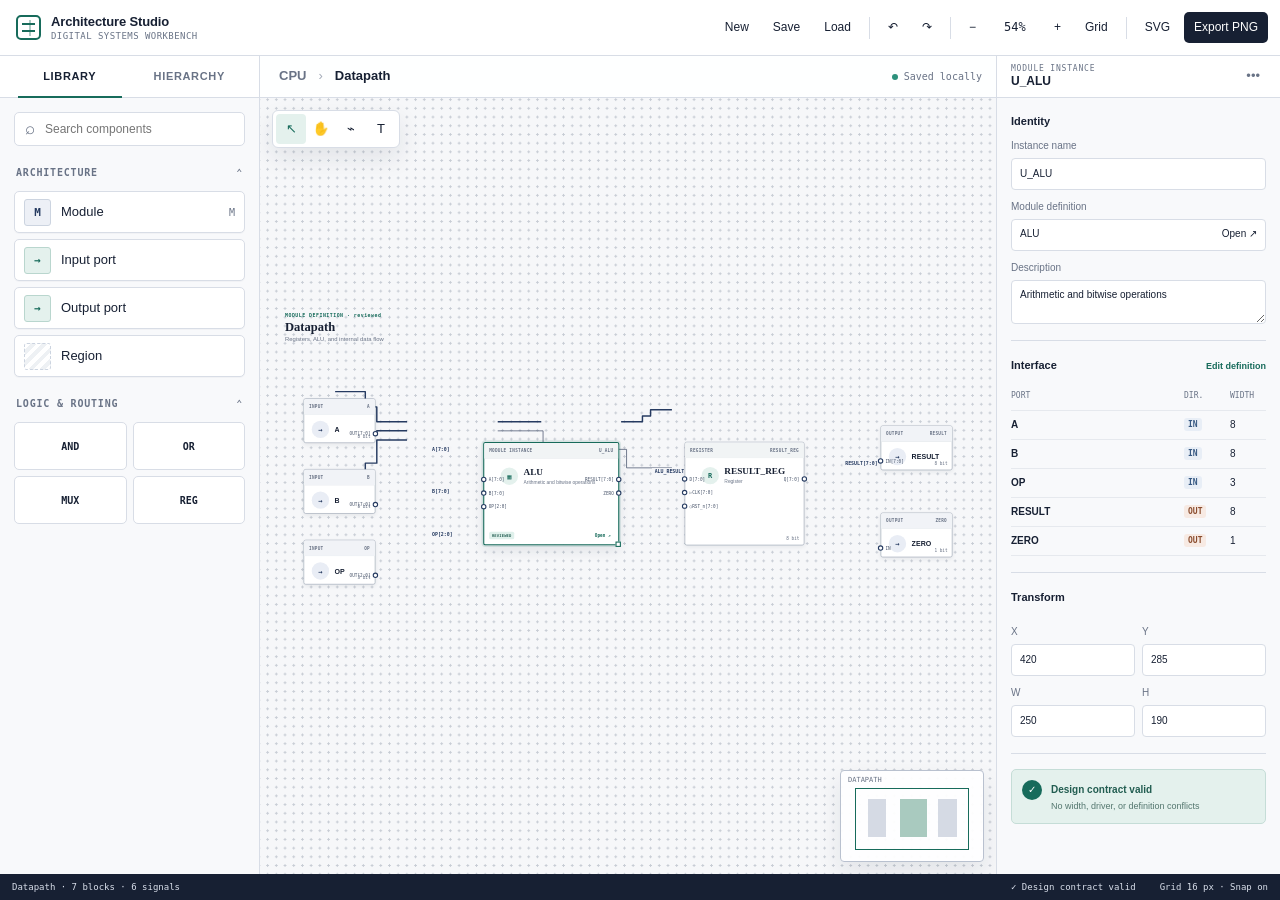
==== architecture-studio/index.html @ 3205eed3 "Add hierarchical digital architecture studio" ====
<!doctype html>
<html lang="en">
<head>
  <meta charset="utf-8">
  <meta name="viewport" content="width=device-width, initial-scale=1">
  <meta name="description" content="A local-first workbench for hierarchical digital system architecture diagrams.">
  <title>Architecture Studio · Visual Learning</title>
  <link rel="stylesheet" href="./style.css">
  <script src="./app.js" defer></script>
</head>
<body>
  <div class="app-shell">
    <header class="topbar">
      <a class="brand" href="../" aria-label="Back to Visual Learning">
        <span class="brand-mark" aria-hidden="true"></span>
        <span><strong>Architecture Studio</strong><small>Digital systems workbench</small></span>
      </a>
      <nav class="toolbar" aria-label="Project tools">
        <button type="button" data-action="new">New</button>
        <button type="button" data-action="save">Save</button>
        <button type="button" data-action="load">Load</button>
        <span class="toolbar-divider" aria-hidden="true"></span>
        <button type="button" data-action="undo" aria-label="Undo">↶</button>
        <button type="button" data-action="redo" aria-label="Redo">↷</button>
        <span class="toolbar-divider" aria-hidden="true"></span>
        <button type="button" data-action="zoom-out" aria-label="Zoom out">−</button>
        <button class="zoom-readout" type="button" data-action="fit">100%</button>
        <button type="button" data-action="zoom-in" aria-label="Zoom in">+</button>
        <button type="button" data-action="grid" aria-pressed="true">Grid</button>
        <span class="toolbar-divider" aria-hidden="true"></span>
        <button type="button" data-action="export-svg">SVG</button>
        <button class="primary-button" type="button" data-action="export-png">Export PNG</button>
      </nav>
    </header>

    <aside class="left-panel panel">
      <div class="panel-tabs" role="tablist" aria-label="Left panel">
        <button class="panel-tab is-active" role="tab" aria-selected="true" data-left-tab="library">Library</button>
        <button class="panel-tab" role="tab" aria-selected="false" data-left-tab="hierarchy">Hierarchy</button>
      </div>
      <div class="left-content">
        <label class="search-field">
          <span aria-hidden="true">⌕</span>
          <input type="search" placeholder="Search components" aria-label="Search components">
        </label>
        <div class="library-group">
          <button class="group-heading" type="button" aria-expanded="true"><span>Architecture</span><span>⌃</span></button>
          <div class="component-list">
            <button class="component-card" type="button" draggable="true" data-kind="module"><span class="component-icon module-icon">M</span><span>Module</span><kbd>M</kbd></button>
            <button class="component-card" type="button" draggable="true" data-kind="input"><span class="component-icon port-icon">→</span><span>Input port</span></button>
            <button class="component-card" type="button" draggable="true" data-kind="output"><span class="component-icon port-icon">→</span><span>Output port</span></button>
            <button class="component-card" type="button" draggable="true" data-kind="boundary"><span class="component-icon region-icon"></span><span>Region</span></button>
          </div>
        </div>
        <div class="library-group">
          <button class="group-heading" type="button" aria-expanded="true"><span>Logic & routing</span><span>⌃</span></button>
          <div class="component-grid">
            <button class="compact-component" type="button" draggable="true" data-kind="and"><span>AND</span></button>
            <button class="compact-component" type="button" draggable="true" data-kind="or"><span>OR</span></button>
            <button class="compact-component" type="button" draggable="true" data-kind="mux"><span>MUX</span></button>
            <button class="compact-component" type="button" draggable="true" data-kind="register"><span>REG</span></button>
          </div>
        </div>
      </div>
    </aside>

    <main class="workspace">
      <div class="document-bar">
        <nav class="breadcrumbs" aria-label="Module path">
          <button type="button">CPU</button><span>›</span><button type="button">Datapath</button>
        </nav>
        <div class="document-status"><span class="saved-dot" aria-hidden="true"></span>Saved locally</div>
      </div>
      <section class="canvas" aria-label="Digital architecture canvas" tabindex="0">
        <div class="canvas-stage">
          <svg class="wire-layer" aria-hidden="true" viewBox="0 0 1200 760" preserveAspectRatio="none">
            <path class="wire bus" d="M 350 250 H 405 V 300 H 480"></path>
            <path class="wire bus" d="M 700 300 H 785 V 250 H 850"></path>
            <path class="wire" d="M 700 335 H 850"></path>
            <circle class="junction" cx="785" cy="300" r="4"></circle>
          </svg>
          <div class="canvas-label"><span>MODULE DEFINITION</span><strong>Datapath</strong><small>Top-level data flow</small></div>
          <article class="diagram-node io-node" style="--x:170px;--y:205px;--w:180px" data-node-id="inputs">
            <header><span>INPUT PORTS</span></header>
            <div class="io-row"><span>A</span><small>[7:0]</small><i class="port output-port"></i></div>
            <div class="io-row"><span>B</span><small>[7:0]</small><i class="port output-port"></i></div>
            <div class="io-row"><span>OP</span><small>[2:0]</small><i class="port output-port"></i></div>
          </article>
          <article class="diagram-node module-node is-selected" style="--x:480px;--y:235px;--w:220px" data-node-id="alu" tabindex="0">
            <div class="module-kind"><span>MODULE</span><span class="instance-name">U_ALU</span></div>
            <div class="module-title"><span class="module-glyph">∑</span><div><strong>ALU</strong><small>Arithmetic Logic Unit</small></div></div>
            <div class="node-port left" style="--port-y:66px"><i></i><span>A[7:0]</span></div>
            <div class="node-port left" style="--port-y:92px"><i></i><span>B[7:0]</span></div>
            <div class="node-port left" style="--port-y:118px"><i></i><span>OP[2:0]</span></div>
            <div class="node-port right" style="--port-y:66px"><span>RESULT[7:0]</span><i></i></div>
            <div class="node-port right" style="--port-y:100px"><span>ZERO</span><i></i></div>
            <button class="open-module" type="button" aria-label="Open ALU module">Open module ↗</button>
          </article>
          <article class="diagram-node io-node" style="--x:850px;--y:220px;--w:180px" data-node-id="outputs">
            <header><span>OUTPUT PORTS</span></header>
            <div class="io-row output-row"><i class="port input-port"></i><span>RESULT</span><small>[7:0]</small></div>
            <div class="io-row output-row"><i class="port input-port"></i><span>ZERO</span><small>1 bit</small></div>
          </article>
          <span class="signal-label bus-label" style="left:718px;top:279px">ALU_RESULT[7:0]</span>
          <span class="signal-label" style="left:742px;top:316px">ZERO</span>
          <div class="selection-handle nw"></div><div class="selection-handle ne"></div><div class="selection-handle sw"></div><div class="selection-handle se"></div>
        </div>
        <div class="canvas-tools" aria-label="Canvas tools">
          <button type="button" class="is-active" aria-label="Select tool">↖</button>
          <button type="button" aria-label="Pan tool">✋</button>
          <button type="button" aria-label="Wire tool">⌁</button>
          <button type="button" aria-label="Add text">T</button>
        </div>
        <div class="minimap" aria-label="Canvas minimap"><div class="minimap-viewport"></div><span>DATAPATH</span></div>
      </section>
    </main>

    <aside class="right-panel panel">
      <div class="inspector-heading"><div><span>INSTANCE</span><strong>U_ALU</strong></div><button type="button" aria-label="More properties">•••</button></div>
      <div class="inspector-content">
        <section class="property-section">
          <h2>Identity</h2>
          <label><span>Instance name</span><input value="U_ALU"></label>
          <label><span>Module definition</span><button class="select-control" type="button">ALU <span>⌄</span></button></label>
          <label><span>Description</span><textarea rows="2">Arithmetic and bitwise operations</textarea></label>
        </section>
        <section class="property-section">
          <div class="section-title"><h2>Interface</h2><button type="button">Edit definition</button></div>
          <div class="port-table-head"><span>Port</span><span>Dir.</span><span>Width</span></div>
          <div class="port-table-row"><strong>A</strong><span class="direction in">IN</span><span>8</span></div>
          <div class="port-table-row"><strong>B</strong><span class="direction in">IN</span><span>8</span></div>
          <div class="port-table-row"><strong>OP</strong><span class="direction in">IN</span><span>3</span></div>
          <div class="port-table-row"><strong>RESULT</strong><span class="direction out">OUT</span><span>8</span></div>
          <div class="port-table-row"><strong>ZERO</strong><span class="direction out">OUT</span><span>1</span></div>
        </section>
        <section class="property-section">
          <h2>Transform</h2>
          <div class="field-pair"><label><span>X</span><input value="480"></label><label><span>Y</span><input value="235"></label></div>
          <div class="field-pair"><label><span>W</span><input value="220"></label><label><span>H</span><input value="156"></label></div>
        </section>
        <section class="validation-card"><span class="validation-icon">✓</span><div><strong>Interface valid</strong><p>5 ports connected · no width conflicts</p></div></section>
      </div>
    </aside>

    <footer class="statusbar">
      <span>Datapath · 3 blocks · 2 signals</span>
      <span><kbd>⌘</kbd> + drag to pan</span>
      <span>Grid 16 px · Snap on</span>
    </footer>
  </div>
  <input id="project-file" type="file" accept="application/json,.json" hidden>
</body>
</html>
---- architecture-studio/style.css ----
:root {
  color-scheme: light;
  --ink: #172033;
  --muted: #697386;
  --line: #d8dde6;
  --line-strong: #b9c1cf;
  --panel: #f8f9fb;
  --paper: #fff;
  --canvas: #f6f7f9;
  --accent: #176b5b;
  --accent-soft: #e4f1ed;
  --navy: #263b61;
  --orange: #d36b36;
  --shadow: 0 10px 24px rgba(23, 32, 51, .09);
  --mono: "SFMono-Regular", "Cascadia Mono", Menlo, monospace;
  --sans: Inter, ui-sans-serif, -apple-system, BlinkMacSystemFont, "Segoe UI", sans-serif;
}

* { box-sizing: border-box; }
html, body { width: 100%; min-width: 1080px; height: 100%; margin: 0; overflow: hidden; }
body { color: var(--ink); background: var(--canvas); font: 13px/1.4 var(--sans); }
button, input, textarea { font: inherit; }
button { color: inherit; }
:focus-visible { outline: 2px solid #2b8f7d; outline-offset: 2px; }

.app-shell {
  display: grid;
  grid-template: 56px minmax(0, 1fr) 26px / 260px minmax(560px, 1fr) 284px;
  width: 100vw;
  height: 100vh;
}

.topbar { grid-column: 1 / -1; display: flex; align-items: center; justify-content: space-between; gap: 24px; padding: 0 12px 0 16px; background: #fff; border-bottom: 1px solid var(--line); }
.brand { display: flex; align-items: center; gap: 10px; min-width: 244px; color: var(--ink); text-decoration: none; }
.brand-mark { position: relative; width: 25px; height: 25px; border: 2px solid var(--accent); border-radius: 5px; }
.brand-mark::before, .brand-mark::after { position: absolute; content: ""; background: var(--accent); }
.brand-mark::before { width: 13px; height: 2px; top: 6px; left: 4px; box-shadow: 0 7px 0 var(--accent); }
.brand-mark::after { width: 2px; height: 16px; top: 3px; left: 11px; opacity: .35; }
.brand > span:last-child { display: grid; }
.brand strong { font-size: 13px; letter-spacing: -.01em; }
.brand small { color: var(--muted); font: 9px/1.2 var(--mono); letter-spacing: .05em; text-transform: uppercase; }
.toolbar { display: flex; align-items: center; gap: 4px; }
.toolbar button { min-height: 31px; padding: 0 9px; cursor: pointer; background: transparent; border: 1px solid transparent; border-radius: 5px; font-size: 12px; }
.toolbar button:hover { background: #f3f5f8; border-color: var(--line); }
.toolbar .zoom-readout { min-width: 50px; font-family: var(--mono); }
.toolbar .primary-button { color: #fff; background: var(--ink); }
.toolbar .primary-button:hover { background: #2b3850; border-color: #2b3850; }
.toolbar-divider { width: 1px; height: 22px; margin: 0 4px; background: var(--line); }

.panel { min-width: 0; background: var(--panel); }
.left-panel { grid-area: 2 / 1; border-right: 1px solid var(--line); }
.right-panel { grid-area: 2 / 3; border-left: 1px solid var(--line); }
.panel-tabs { display: grid; grid-template-columns: 1fr 1fr; height: 42px; padding: 0 10px; background: #fff; border-bottom: 1px solid var(--line); }
.panel-tab { position: relative; cursor: pointer; background: none; border: 0; color: var(--muted); font-size: 11px; font-weight: 700; text-transform: uppercase; letter-spacing: .06em; }
.panel-tab.is-active { color: var(--ink); }
.panel-tab.is-active::after { position: absolute; right: 8px; bottom: -1px; left: 8px; height: 2px; content: ""; background: var(--accent); }
.left-content, .inspector-content { height: calc(100% - 42px); padding: 14px; overflow: auto; }
.search-field { display: flex; align-items: center; gap: 8px; height: 34px; padding: 0 10px; background: #fff; border: 1px solid var(--line); border-radius: 5px; }
.search-field span { color: var(--muted); font-size: 17px; }
.search-field input { width: 100%; min-width: 0; background: none; border: 0; outline: 0; font-size: 12px; }
.library-group { margin-top: 16px; }
.group-heading { display: flex; width: 100%; align-items: center; justify-content: space-between; padding: 6px 2px; cursor: pointer; background: none; border: 0; color: var(--muted); font: 700 10px/1 var(--mono); letter-spacing: .08em; text-transform: uppercase; }
.component-list { display: grid; gap: 6px; margin-top: 7px; }
.component-card { display: grid; grid-template-columns: 28px 1fr auto; align-items: center; gap: 9px; min-height: 42px; padding: 6px 9px; cursor: grab; text-align: left; background: #fff; border: 1px solid var(--line); border-radius: 5px; box-shadow: 0 1px 1px rgba(23,32,51,.03); }
.component-card:hover, .compact-component:hover { border-color: #8aa89f; background: #fbfefd; }
.component-card kbd { color: var(--muted); font: 10px var(--mono); }
.component-icon { display: grid; width: 27px; height: 27px; place-items: center; color: var(--navy); background: #edf0f6; border: 1px solid #ccd4e0; border-radius: 3px; font: 700 11px var(--mono); }
.port-icon { color: var(--accent); background: var(--accent-soft); border-color: #b9d6ce; }
.region-icon { background: repeating-linear-gradient(135deg, #fff 0 4px, #eef1f4 4px 8px); border-style: dashed; }
.component-grid { display: grid; grid-template-columns: 1fr 1fr; gap: 6px; margin-top: 7px; }
.compact-component { height: 48px; cursor: grab; background: #fff; border: 1px solid var(--line); border-radius: 5px; font: 700 10px var(--mono); }

.workspace { grid-area: 2 / 2; display: grid; grid-template-rows: 42px minmax(0, 1fr); min-width: 0; min-height: 0; }
.document-bar { z-index: 3; display: flex; align-items: center; justify-content: space-between; padding: 0 14px; background: rgba(255,255,255,.95); border-bottom: 1px solid var(--line); }
.breadcrumbs { display: flex; align-items: center; gap: 7px; }
.breadcrumbs button { padding: 3px 5px; cursor: pointer; background: none; border: 0; color: var(--muted); font-weight: 600; }
.breadcrumbs button:last-child { color: var(--ink); }
.breadcrumbs span { color: #a2aab7; }
.document-status { display: flex; align-items: center; gap: 6px; color: var(--muted); font: 10px var(--mono); }
.saved-dot { width: 6px; height: 6px; background: #2c917c; border-radius: 50%; }
.canvas { position: relative; min-width: 0; min-height: 0; overflow: hidden; background-color: var(--canvas); background-image: radial-gradient(circle, #c8cdd5 1px, transparent 1px); background-position: 0 0; background-size: 16px 16px; }
.canvas-stage { position: absolute; inset: 0; min-width: 1100px; min-height: 680px; transform-origin: 0 0; }
.wire-layer { position: absolute; inset: 0; width: 1200px; height: 760px; overflow: visible; }
.wire { fill: none; stroke: #43506a; stroke-width: 2; stroke-linejoin: round; }
.wire.bus { stroke: var(--navy); stroke-width: 4; }
.junction { fill: var(--navy); }
.canvas-label { position: absolute; top: 48px; left: 56px; display: grid; }
.canvas-label span { color: var(--accent); font: 700 9px var(--mono); letter-spacing: .1em; }
.canvas-label strong { margin-top: 3px; font: 600 23px/1.1 Georgia, serif; }
.canvas-label small { margin-top: 3px; color: var(--muted); }

.diagram-node { position: absolute; left: var(--x); top: var(--y); width: var(--w); background: #fff; border: 1px solid #8f99aa; border-radius: 4px; box-shadow: 0 3px 8px rgba(23,32,51,.08); user-select: none; }
.diagram-node.is-selected { border: 2px solid var(--accent); box-shadow: 0 0 0 3px rgba(23,107,91,.12), var(--shadow); }
.io-node header { display: flex; align-items: center; height: 28px; padding: 0 10px; color: var(--muted); background: #f0f2f5; border-bottom: 1px solid var(--line); font: 700 9px var(--mono); letter-spacing: .08em; }
.io-row { position: relative; display: grid; grid-template-columns: 1fr auto; align-items: center; height: 34px; padding: 0 12px; border-bottom: 1px solid #edf0f4; }
.io-row:last-child { border-bottom: 0; }
.io-row span { font-weight: 700; }
.io-row small { color: var(--muted); font: 10px var(--mono); }
.io-row .port { position: absolute; right: -5px; width: 9px; height: 9px; background: #fff; border: 2px solid var(--navy); border-radius: 50%; }
.io-row.output-row { grid-template-columns: 1fr auto; padding-left: 14px; }
.io-row.output-row .port { right: auto; left: -5px; }
.module-node { height: 156px; }
.module-kind { display: flex; align-items: center; justify-content: space-between; height: 29px; padding: 0 10px; color: var(--muted); background: #f1f5f4; border-bottom: 1px solid #d8e4e1; font: 700 9px var(--mono); letter-spacing: .07em; }
.instance-name { color: var(--accent); }
.module-title { display: flex; align-items: center; gap: 10px; padding: 15px 34px; }
.module-glyph { display: grid; width: 33px; height: 33px; place-items: center; color: var(--accent); background: var(--accent-soft); border-radius: 50%; font: 600 19px Georgia, serif; }
.module-title div { display: grid; }
.module-title strong { font: 600 20px/1.1 Georgia, serif; }
.module-title small { margin-top: 3px; color: var(--muted); font-size: 10px; }
.node-port { position: absolute; top: var(--port-y); display: flex; align-items: center; gap: 5px; color: #4c576a; font: 9px var(--mono); }
.node-port i { display: block; width: 9px; height: 9px; background: #fff; border: 2px solid var(--navy); border-radius: 50%; }
.node-port.left { left: -6px; transform: translateX(-1px); }
.node-port.left span { position: absolute; left: 12px; white-space: nowrap; }
.node-port.right { right: -6px; flex-direction: row; transform: translateX(1px); }
.node-port.right span { position: absolute; right: 12px; white-space: nowrap; }
.open-module { position: absolute; right: 9px; bottom: 9px; padding: 3px 5px; cursor: pointer; color: var(--accent); background: transparent; border: 0; font: 700 9px var(--mono); }
.signal-label { position: absolute; padding: 2px 5px; color: #3f4a5e; background: rgba(246,247,249,.94); font: 9px var(--mono); }
.signal-label.bus-label { color: var(--navy); font-weight: 700; }
.selection-handle { position: absolute; width: 7px; height: 7px; background: #fff; border: 1px solid var(--accent); }
.selection-handle.nw { left: 476px; top: 231px; }.selection-handle.ne { left: 697px; top: 231px; }.selection-handle.sw { left: 476px; top: 388px; }.selection-handle.se { left: 697px; top: 388px; }

.canvas-tools { position: absolute; top: 12px; left: 12px; display: flex; padding: 3px; background: #fff; border: 1px solid var(--line); border-radius: 6px; box-shadow: var(--shadow); }
.canvas-tools button { width: 30px; height: 30px; cursor: pointer; background: transparent; border: 0; border-radius: 4px; }
.canvas-tools button:hover, .canvas-tools button.is-active { color: var(--accent); background: var(--accent-soft); }
.minimap { position: absolute; right: 12px; bottom: 12px; width: 144px; height: 92px; overflow: hidden; background: rgba(255,255,255,.94); border: 1px solid var(--line-strong); border-radius: 4px; box-shadow: var(--shadow); }
.minimap::before { position: absolute; top: 28px; left: 27px; width: 89px; height: 38px; content: ""; background: linear-gradient(90deg, #d5dae4 0 20%, transparent 20% 36%, #a9cabf 36% 66%, transparent 66% 79%, #d5dae4 79%); }
.minimap-viewport { position: absolute; inset: 17px 14px 11px; border: 1px solid var(--accent); }
.minimap span { position: absolute; top: 5px; left: 7px; color: var(--muted); font: 7px var(--mono); }

.inspector-heading { display: flex; height: 42px; align-items: center; justify-content: space-between; padding: 0 14px; background: #fff; border-bottom: 1px solid var(--line); }
.inspector-heading div { display: grid; }
.inspector-heading span { color: var(--muted); font: 8px var(--mono); letter-spacing: .1em; }
.inspector-heading strong { font-size: 12px; }
.inspector-heading button { background: none; border: 0; color: var(--muted); }
.property-section { padding: 2px 0 16px; margin-bottom: 15px; border-bottom: 1px solid var(--line); }
.property-section h2 { margin: 0 0 10px; font-size: 11px; }
.property-section label { display: grid; gap: 5px; margin-top: 10px; color: var(--muted); font-size: 10px; }
.property-section input, .property-section textarea, .select-control { width: 100%; min-height: 32px; padding: 7px 8px; resize: vertical; color: var(--ink); text-align: left; background: #fff; border: 1px solid var(--line); border-radius: 4px; }
.select-control { display: flex; justify-content: space-between; }
.section-title { display: flex; align-items: center; justify-content: space-between; }
.section-title h2 { margin: 0; }
.section-title button { padding: 0; color: var(--accent); background: none; border: 0; font-size: 9px; font-weight: 700; }
.port-table-head, .port-table-row { display: grid; grid-template-columns: 1fr 46px 36px; align-items: center; min-height: 29px; border-bottom: 1px solid #e6e9ee; font-size: 10px; }
.port-table-head { margin-top: 8px; color: var(--muted); font: 8px var(--mono); text-transform: uppercase; }
.direction { width: fit-content; padding: 2px 4px; border-radius: 3px; font: 700 8px var(--mono); }
.direction.in { color: #375982; background: #e8eef6; }.direction.out { color: #8b4d2e; background: #f7eae3; }
.field-pair { display: grid; grid-template-columns: 1fr 1fr; gap: 7px; }
.validation-card { display: flex; gap: 9px; padding: 10px; color: #225d51; background: var(--accent-soft); border: 1px solid #c5ddd7; border-radius: 5px; }
.validation-icon { display: grid; width: 20px; height: 20px; flex: 0 0 auto; place-items: center; color: #fff; background: var(--accent); border-radius: 50%; font-size: 10px; }
.validation-card strong { font-size: 10px; }.validation-card p { margin: 2px 0 0; color: #54776f; font-size: 9px; }

.statusbar { grid-column: 1 / -1; display: grid; grid-template-columns: 1fr auto auto; align-items: center; gap: 24px; padding: 0 12px; color: #d9dfeb; background: var(--ink); font: 9px var(--mono); }
.statusbar kbd { color: #fff; font: inherit; }

@media (max-width: 1180px) {
  .app-shell { grid-template-columns: 230px minmax(560px, 1fr) 260px; }
  .toolbar button[data-action="new"], .toolbar button[data-action="save"], .toolbar button[data-action="load"] { display: none; }
}

/* Interactive semantic canvas */
.wire.invalid { stroke: #c04e3c; stroke-dasharray: 7 5; }
.arch-region {
  position: absolute;
  z-index: 0;
  background: rgba(232, 241, 238, .38);
  border: 1px dashed #8eaaa2;
  border-radius: 7px;
  user-select: none;
}
.arch-region.region-orange { background: rgba(247, 235, 227, .4); border-color: #caa28d; }
.arch-region > span {
  position: absolute;
  top: 10px;
  left: 12px;
  color: #52746c;
  font: 700 9px var(--mono);
  letter-spacing: .08em;
  text-transform: uppercase;
}
.arch-region.region-orange > span { color: #8c5b43; }
.arch-region.is-selected { border: 2px solid var(--accent); }

.arch-node {
  position: absolute;
  z-index: 2;
  overflow: visible;
  background: #fff;
  border: 1px solid #8f99aa;
  border-radius: 4px;
  box-shadow: 0 3px 8px rgba(23,32,51,.08);
  user-select: none;
}
.arch-node.is-selected { border: 2px solid var(--accent); box-shadow: 0 0 0 3px rgba(23,107,91,.12), var(--shadow); }
.arch-node-header {
  display: flex;
  height: 29px;
  align-items: center;
  justify-content: space-between;
  padding: 0 9px;
  color: var(--muted);
  background: #f1f4f5;
  border-bottom: 1px solid #dce2e4;
  border-radius: 3px 3px 0 0;
  font: 700 8px var(--mono);
  letter-spacing: .06em;
}
.kind-input .arch-node-header, .kind-output .arch-node-header { background: #f1f3f7; }
.arch-node-title { display: flex; align-items: center; gap: 10px; padding: 15px 30px; }
.arch-node-glyph { display: grid; width: 32px; height: 32px; flex: 0 0 auto; place-items: center; color: var(--accent); background: var(--accent-soft); border-radius: 50%; font: 700 13px var(--mono); }
.kind-input .arch-node-glyph, .kind-output .arch-node-glyph { color: var(--navy); background: #e9edf5; }
.arch-node-title > div { display: grid; min-width: 0; }
.arch-node-title strong { overflow: hidden; font: 600 17px/1.1 Georgia, serif; text-overflow: ellipsis; white-space: nowrap; }
.arch-node-title small { overflow: hidden; margin-top: 3px; color: var(--muted); font-size: 9px; text-overflow: ellipsis; white-space: nowrap; }
.kind-input .arch-node-title, .kind-output .arch-node-title { padding: 11px 14px; }
.kind-input .arch-node-title strong, .kind-output .arch-node-title strong { font: 700 13px var(--sans); }
.kind-input .arch-node-title small, .kind-output .arch-node-title small { display: none; }

.arch-port {
  position: absolute;
  top: var(--port-top);
  z-index: 4;
  display: flex;
  align-items: center;
  gap: 5px;
  padding: 0;
  cursor: crosshair;
  color: #465268;
  background: transparent;
  border: 0;
  font: 8px var(--mono);
  white-space: nowrap;
  transform: translateY(-50%);
}
.arch-port.left { left: -6px; }
.arch-port.right { right: -6px; flex-direction: row-reverse; }
.arch-port i { display: block; width: 10px; height: 10px; background: #fff; border: 2px solid var(--navy); border-radius: 50%; }
.arch-port.left span { position: absolute; left: 14px; }
.arch-port.right span { position: absolute; right: 14px; }
.arch-port:hover i, .arch-port.is-pending i { background: var(--accent); border-color: var(--accent); box-shadow: 0 0 0 4px rgba(23,107,91,.14); }
.arch-port.is-pending span { color: var(--accent); font-weight: 700; }
.drill-in { position: absolute; right: 8px; bottom: 7px; padding: 4px 6px; cursor: pointer; color: var(--accent); background: transparent; border: 0; font: 700 8px var(--mono); }
.maturity { position: absolute; bottom: 9px; left: 9px; padding: 3px 5px; border-radius: 3px; font: 700 7px var(--mono); letter-spacing: .04em; text-transform: uppercase; }
.status-draft { color: #697386; background: #edf0f4; }
.status-reviewed { color: #225d51; background: #dff0eb; }
.status-hdl-ready { color: #714f20; background: #f5ead5; }
.node-width { position: absolute; right: 8px; bottom: 7px; color: var(--muted); font: 8px var(--mono); }
.resize-handle { position: absolute; right: -5px; bottom: -5px; z-index: 8; width: 10px; height: 10px; cursor: nwse-resize; background: #fff; border: 2px solid var(--accent); }
.empty-canvas { position: absolute; top: 230px; left: 50%; display: grid; gap: 5px; width: 300px; padding: 28px; color: var(--muted); text-align: center; background: rgba(255,255,255,.72); border: 1px dashed var(--line-strong); border-radius: 7px; transform: translateX(-50%); }
.empty-canvas strong { color: var(--ink); font: 600 18px Georgia, serif; }

.project-summary { display: grid; gap: 3px; padding: 10px 9px 15px; margin-bottom: 10px; border-bottom: 1px solid var(--line); }
.project-summary > span { color: var(--accent); font: 700 8px var(--mono); letter-spacing: .1em; }
.project-summary strong { font: 600 17px Georgia, serif; }
.project-summary small { color: var(--muted); font-size: 9px; }
.hierarchy-tree, .hierarchy-tree ul { margin: 0; padding: 0; list-style: none; }
.hierarchy-tree ul { padding-left: 17px; border-left: 1px solid #dce1e8; }
.tree-row { display: grid; grid-template-columns: 12px 23px 1fr; width: 100%; align-items: center; gap: 4px; min-height: 38px; padding: 4px 5px; cursor: pointer; text-align: left; background: transparent; border: 0; border-radius: 4px; }
.tree-row:hover { background: #eef2f4; }
.tree-row.is-active { color: var(--accent); background: var(--accent-soft); }
.tree-row > span:last-child { display: grid; min-width: 0; }
.tree-row strong { overflow: hidden; font-size: 11px; text-overflow: ellipsis; white-space: nowrap; }
.tree-row small { color: var(--muted); font: 7px var(--mono); text-transform: uppercase; }
.tree-caret { color: #8f98a7; font-size: 10px; }
.tree-module-icon { display: grid; width: 20px; height: 20px; place-items: center; color: var(--navy); background: #fff; border: 1px solid #c9d0dc; border-radius: 3px; font: 700 8px var(--mono); }
.tree-warning { display: block; margin: 1px 0 5px 44px; color: #a14a39; font-size: 8px; }
.add-module-definition { width: 100%; min-height: 34px; margin-top: 14px; cursor: pointer; color: var(--accent); background: #fff; border: 1px solid #b9d6ce; border-radius: 4px; font-size: 10px; font-weight: 700; }
.hierarchy-note, .idea-card { display: grid; gap: 4px; margin-top: 14px; padding: 11px; color: #536074; background: #fff; border: 1px solid var(--line); border-radius: 5px; }
.hierarchy-note strong, .idea-card strong { color: var(--ink); font-size: 10px; }
.hierarchy-note span, .idea-card p { margin: 0; font-size: 9px; line-height: 1.5; }

.module-overview { display: grid; justify-items: center; padding: 8px 4px 21px; margin-bottom: 15px; text-align: center; border-bottom: 1px solid var(--line); }
.module-overview-icon { display: grid; width: 40px; height: 40px; place-items: center; color: var(--accent); background: var(--accent-soft); border: 1px solid #c4ddd6; border-radius: 7px; font: 700 14px var(--mono); }
.module-overview h2 { margin: 9px 0 2px; font: 600 20px Georgia, serif; }
.module-overview p { margin: 0 0 10px; color: var(--muted); font-size: 9px; }
.module-overview .maturity { position: static; }
.overview-metrics { display: grid; grid-template-columns: repeat(3, 1fr); gap: 5px; }
.overview-metrics div { display: grid; justify-items: center; padding: 8px 3px; background: #fff; border: 1px solid var(--line); border-radius: 4px; }
.overview-metrics strong { font: 600 18px Georgia, serif; }
.overview-metrics span { color: var(--muted); font: 7px var(--mono); text-transform: uppercase; }
.validation-error { color: #8d3d31; background: #f8e9e6; border-color: #e8c4bd; }
.validation-error .validation-icon { background: #b95443; }
.arrange-grid { display: grid; grid-template-columns: 1fr 1fr; gap: 6px; }
.arrange-grid button { min-height: 34px; cursor: pointer; background: #fff; border: 1px solid var(--line); border-radius: 4px; font-size: 9px; }
.arrange-grid button:hover { border-color: #8aa89f; }
.selection-list-row { display: flex; align-items: center; justify-content: space-between; min-height: 31px; border-bottom: 1px solid #e6e9ee; }
.selection-list-row span { font-weight: 700; font-size: 10px; }
.selection-list-row small { color: var(--muted); font: 8px var(--mono); }
.idea-card { margin-top: 16px; background: #f8f4ec; border-color: #e3d5bb; }
.idea-card > span { width: fit-content; padding: 2px 4px; color: #7b5a2c; background: #eee0c6; border-radius: 3px; font: 700 7px var(--mono); }
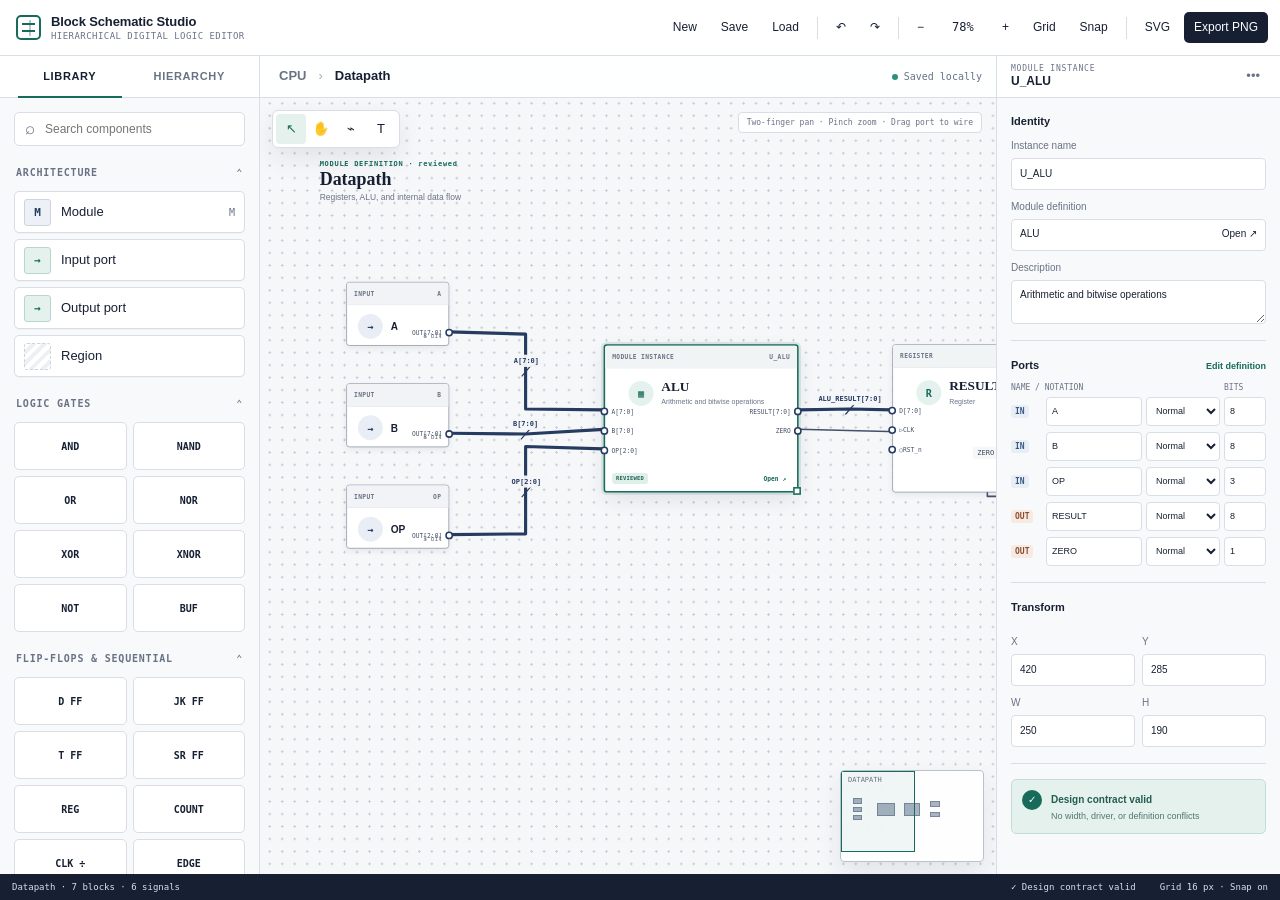
==== commit f4ad92c8: "Build full block schematic editor" ====
--- a/architecture-studio/index.html
+++ b/architecture-studio/index.html
@@ -4,7 +4,7 @@
   <meta charset="utf-8">
   <meta name="viewport" content="width=device-width, initial-scale=1">
   <meta name="description" content="A local-first workbench for hierarchical digital system architecture diagrams.">
-  <title>Architecture Studio · Visual Learning</title>
+  <title>Block Schematic Studio · Visual Learning</title>
   <link rel="stylesheet" href="./style.css">
   <script src="./app.js" defer></script>
 </head>
@@ -13,7 +13,7 @@
     <header class="topbar">
       <a class="brand" href="../" aria-label="Back to Visual Learning">
         <span class="brand-mark" aria-hidden="true"></span>
-        <span><strong>Architecture Studio</strong><small>Digital systems workbench</small></span>
+        <span><strong>Block Schematic Studio</strong><small>Hierarchical digital logic editor</small></span>
       </a>
       <nav class="toolbar" aria-label="Project tools">
         <button type="button" data-action="new">New</button>
@@ -27,6 +27,7 @@
         <button class="zoom-readout" type="button" data-action="fit">100%</button>
         <button type="button" data-action="zoom-in" aria-label="Zoom in">+</button>
         <button type="button" data-action="grid" aria-pressed="true">Grid</button>
+        <button type="button" data-action="snap" aria-pressed="true">Snap</button>
         <span class="toolbar-divider" aria-hidden="true"></span>
         <button type="button" data-action="export-svg">SVG</button>
         <button class="primary-button" type="button" data-action="export-png">Export PNG</button>
@@ -53,12 +54,42 @@
           </div>
         </div>
         <div class="library-group">
-          <button class="group-heading" type="button" aria-expanded="true"><span>Logic & routing</span><span>⌃</span></button>
+          <button class="group-heading" type="button" aria-expanded="true"><span>Logic gates</span><span>⌃</span></button>
           <div class="component-grid">
             <button class="compact-component" type="button" draggable="true" data-kind="and"><span>AND</span></button>
+            <button class="compact-component" type="button" draggable="true" data-kind="nand"><span>NAND</span></button>
             <button class="compact-component" type="button" draggable="true" data-kind="or"><span>OR</span></button>
+            <button class="compact-component" type="button" draggable="true" data-kind="nor"><span>NOR</span></button>
+            <button class="compact-component" type="button" draggable="true" data-kind="xor"><span>XOR</span></button>
+            <button class="compact-component" type="button" draggable="true" data-kind="xnor"><span>XNOR</span></button>
+            <button class="compact-component" type="button" draggable="true" data-kind="not"><span>NOT</span></button>
+            <button class="compact-component" type="button" draggable="true" data-kind="buffer"><span>BUF</span></button>
+          </div>
+        </div>
+        <div class="library-group">
+          <button class="group-heading" type="button" aria-expanded="true"><span>Flip-flops & sequential</span><span>⌃</span></button>
+          <div class="component-grid">
+            <button class="compact-component" type="button" draggable="true" data-kind="dff"><span>D FF</span></button>
+            <button class="compact-component" type="button" draggable="true" data-kind="jkff"><span>JK FF</span></button>
+            <button class="compact-component" type="button" draggable="true" data-kind="tff"><span>T FF</span></button>
+            <button class="compact-component" type="button" draggable="true" data-kind="srff"><span>SR FF</span></button>
+            <button class="compact-component" type="button" draggable="true" data-kind="register"><span>REG</span></button>
+            <button class="compact-component" type="button" draggable="true" data-kind="counter"><span>COUNT</span></button>
+            <button class="compact-component" type="button" draggable="true" data-kind="clockdiv"><span>CLK ÷</span></button>
+            <button class="compact-component" type="button" draggable="true" data-kind="edge"><span>EDGE</span></button>
+          </div>
+        </div>
+        <div class="library-group">
+          <button class="group-heading" type="button" aria-expanded="true"><span>Routing & arithmetic</span><span>⌃</span></button>
+          <div class="component-grid">
             <button class="compact-component" type="button" draggable="true" data-kind="mux"><span>MUX</span></button>
-            <button class="compact-component" type="button" draggable="true" data-kind="register"><span>REG</span></button>
+            <button class="compact-component" type="button" draggable="true" data-kind="demux"><span>DEMUX</span></button>
+            <button class="compact-component" type="button" draggable="true" data-kind="decoder"><span>DEC</span></button>
+            <button class="compact-component" type="button" draggable="true" data-kind="encoder"><span>ENC</span></button>
+            <button class="compact-component" type="button" draggable="true" data-kind="adder"><span>ADD</span></button>
+            <button class="compact-component" type="button" draggable="true" data-kind="subtractor"><span>SUB</span></button>
+            <button class="compact-component" type="button" draggable="true" data-kind="comparator"><span>COMP</span></button>
+            <button class="compact-component" type="button" draggable="true" data-kind="constant"><span>CONST</span></button>
           </div>
         </div>
       </div>
@@ -69,7 +100,10 @@
         <nav class="breadcrumbs" aria-label="Module path">
           <button type="button">CPU</button><span>›</span><button type="button">Datapath</button>
         </nav>
-        <div class="document-status"><span class="saved-dot" aria-hidden="true"></span>Saved locally</div>
+        <div class="document-actions">
+          <div class="document-status"><span class="saved-dot" aria-hidden="true"></span>Saved locally</div>
+          <button class="compact-panel-toggle" type="button" data-toggle-panel="inspector" aria-expanded="false">Inspector</button>
+        </div>
       </div>
       <section class="canvas" aria-label="Digital architecture canvas" tabindex="0">
         <div class="canvas-stage">
@@ -106,12 +140,13 @@
           <div class="selection-handle nw"></div><div class="selection-handle ne"></div><div class="selection-handle sw"></div><div class="selection-handle se"></div>
         </div>
         <div class="canvas-tools" aria-label="Canvas tools">
-          <button type="button" class="is-active" aria-label="Select tool">↖</button>
-          <button type="button" aria-label="Pan tool">✋</button>
-          <button type="button" aria-label="Wire tool">⌁</button>
-          <button type="button" aria-label="Add text">T</button>
+          <button type="button" class="is-active" aria-label="Select tool" data-canvas-tool="select">↖</button>
+          <button type="button" aria-label="Pan tool" data-canvas-tool="pan">✋</button>
+          <button type="button" aria-label="Wire tool" data-canvas-tool="wire">⌁</button>
+          <button type="button" aria-label="Add text" data-canvas-tool="text">T</button>
         </div>
-        <div class="minimap" aria-label="Canvas minimap"><div class="minimap-viewport"></div><span>DATAPATH</span></div>
+        <div class="canvas-gesture-hint">Two-finger pan · Pinch zoom · Drag port to wire</div>
+        <div class="minimap" aria-label="Canvas minimap"><div class="minimap-map"></div><div class="minimap-viewport"></div><span>DATAPATH</span></div>
       </section>
     </main>
 
@@ -144,7 +179,7 @@
 
     <footer class="statusbar">
       <span>Datapath · 3 blocks · 2 signals</span>
-      <span><kbd>⌘</kbd> + drag to pan</span>
+      <span>Two-finger pan · Pinch zoom · <kbd>Space</kbd> + drag</span>
       <span>Grid 16 px · Snap on</span>
     </footer>
   </div>
--- a/architecture-studio/style.css
+++ b/architecture-studio/style.css
@@ -17,7 +17,7 @@
 }
 
 * { box-sizing: border-box; }
-html, body { width: 100%; min-width: 1080px; height: 100%; margin: 0; overflow: hidden; }
+html, body { width: 100%; min-width: 900px; height: 100%; margin: 0; overflow: hidden; }
 body { color: var(--ink); background: var(--canvas); font: 13px/1.4 var(--sans); }
 button, input, textarea { font: inherit; }
 button { color: inherit; }
@@ -77,12 +77,22 @@
 .breadcrumbs button:last-child { color: var(--ink); }
 .breadcrumbs span { color: #a2aab7; }
 .document-status { display: flex; align-items: center; gap: 6px; color: var(--muted); font: 10px var(--mono); }
+.document-actions { display: flex; align-items: center; gap: 8px; }
+.compact-panel-toggle { display: none; min-height: 29px; padding: 0 9px; cursor: pointer; color: var(--accent); background: var(--accent-soft); border: 1px solid #b9d6ce; border-radius: 4px; font-size: 10px; font-weight: 700; }
 .saved-dot { width: 6px; height: 6px; background: #2c917c; border-radius: 50%; }
-.canvas { position: relative; min-width: 0; min-height: 0; overflow: hidden; background-color: var(--canvas); background-image: radial-gradient(circle, #c8cdd5 1px, transparent 1px); background-position: 0 0; background-size: 16px 16px; }
+.canvas { position: relative; min-width: 0; min-height: 0; overflow: hidden; touch-action: none; background-color: var(--canvas); background-image: radial-gradient(circle, #c8cdd5 1px, transparent 1px); background-position: 0 0; background-size: 16px 16px; }
 .canvas-stage { position: absolute; inset: 0; min-width: 1100px; min-height: 680px; transform-origin: 0 0; }
-.wire-layer { position: absolute; inset: 0; width: 1200px; height: 760px; overflow: visible; }
-.wire { fill: none; stroke: #43506a; stroke-width: 2; stroke-linejoin: round; }
+.wire-layer { position: absolute; inset: 0; z-index: 1; width: 100%; height: 100%; overflow: visible; pointer-events: none; }
+.wire { fill: none; stroke: #43506a; stroke-width: 2; stroke-linejoin: round; pointer-events: none; vector-effect: non-scaling-stroke; }
 .wire.bus { stroke: var(--navy); stroke-width: 4; }
+.wire-hit { fill: none; stroke: transparent; stroke-width: 16; cursor: pointer; pointer-events: stroke; vector-effect: non-scaling-stroke; }
+.wire-group.is-selected .wire { stroke: var(--accent); }
+.wire-preview { fill: none; stroke: var(--accent); stroke-width: 2; stroke-dasharray: 7 5; pointer-events: none; vector-effect: non-scaling-stroke; }
+.bus-width-marker { color: var(--navy); pointer-events: none; }
+.bus-width-marker line { stroke: currentColor; stroke-width: 1.5; vector-effect: non-scaling-stroke; }
+.bus-width-marker text { fill: currentColor; font: 700 10px var(--mono); }
+.bus-width-marker.is-selected { color: var(--accent); }
+.wire-waypoint { fill: #fff; stroke: var(--accent); stroke-width: 2; cursor: move; pointer-events: all; vector-effect: non-scaling-stroke; }
 .junction { fill: var(--navy); }
 .canvas-label { position: absolute; top: 48px; left: 56px; display: grid; }
 .canvas-label span { color: var(--accent); font: 700 9px var(--mono); letter-spacing: .1em; }
@@ -114,17 +124,20 @@
 .node-port.right { right: -6px; flex-direction: row; transform: translateX(1px); }
 .node-port.right span { position: absolute; right: 12px; white-space: nowrap; }
 .open-module { position: absolute; right: 9px; bottom: 9px; padding: 3px 5px; cursor: pointer; color: var(--accent); background: transparent; border: 0; font: 700 9px var(--mono); }
-.signal-label { position: absolute; padding: 2px 5px; color: #3f4a5e; background: rgba(246,247,249,.94); font: 9px var(--mono); }
+.signal-label { position: absolute; z-index: 3; padding: 2px 5px; cursor: pointer; color: #3f4a5e; background: rgba(246,247,249,.94); border: 1px solid transparent; border-radius: 2px; font: 9px var(--mono); transform: translateX(-50%); }
 .signal-label.bus-label { color: var(--navy); font-weight: 700; }
+.signal-label:hover, .signal-label.is-selected { color: var(--accent); border-color: #9bc6bb; background: #f7fcfa; }
 .selection-handle { position: absolute; width: 7px; height: 7px; background: #fff; border: 1px solid var(--accent); }
 .selection-handle.nw { left: 476px; top: 231px; }.selection-handle.ne { left: 697px; top: 231px; }.selection-handle.sw { left: 476px; top: 388px; }.selection-handle.se { left: 697px; top: 388px; }
 
 .canvas-tools { position: absolute; top: 12px; left: 12px; display: flex; padding: 3px; background: #fff; border: 1px solid var(--line); border-radius: 6px; box-shadow: var(--shadow); }
 .canvas-tools button { width: 30px; height: 30px; cursor: pointer; background: transparent; border: 0; border-radius: 4px; }
 .canvas-tools button:hover, .canvas-tools button.is-active { color: var(--accent); background: var(--accent-soft); }
+.canvas-gesture-hint { position: absolute; top: 14px; right: 14px; padding: 5px 8px; color: var(--muted); background: rgba(255,255,255,.92); border: 1px solid var(--line); border-radius: 4px; font: 8px var(--mono); }
 .minimap { position: absolute; right: 12px; bottom: 12px; width: 144px; height: 92px; overflow: hidden; background: rgba(255,255,255,.94); border: 1px solid var(--line-strong); border-radius: 4px; box-shadow: var(--shadow); }
-.minimap::before { position: absolute; top: 28px; left: 27px; width: 89px; height: 38px; content: ""; background: linear-gradient(90deg, #d5dae4 0 20%, transparent 20% 36%, #a9cabf 36% 66%, transparent 66% 79%, #d5dae4 79%); }
-.minimap-viewport { position: absolute; inset: 17px 14px 11px; border: 1px solid var(--accent); }
+.minimap-map { position: absolute; inset: 14px 5px 5px; }
+.minimap-map i { position: absolute; min-width: 3px; min-height: 3px; background: #a9b3c2; border: 1px solid #7b8799; }
+.minimap-viewport { position: absolute; min-width: 10px; min-height: 8px; border: 1px solid var(--accent); background: rgba(23,107,91,.06); pointer-events: none; }
 .minimap span { position: absolute; top: 5px; left: 7px; color: var(--muted); font: 7px var(--mono); }
 
 .inspector-heading { display: flex; height: 42px; align-items: center; justify-content: space-between; padding: 0 14px; background: #fff; border-bottom: 1px solid var(--line); }
@@ -135,7 +148,7 @@
 .property-section { padding: 2px 0 16px; margin-bottom: 15px; border-bottom: 1px solid var(--line); }
 .property-section h2 { margin: 0 0 10px; font-size: 11px; }
 .property-section label { display: grid; gap: 5px; margin-top: 10px; color: var(--muted); font-size: 10px; }
-.property-section input, .property-section textarea, .select-control { width: 100%; min-height: 32px; padding: 7px 8px; resize: vertical; color: var(--ink); text-align: left; background: #fff; border: 1px solid var(--line); border-radius: 4px; }
+.property-section input, .property-section textarea, .property-section select, .select-control { width: 100%; min-height: 32px; padding: 7px 8px; resize: vertical; color: var(--ink); text-align: left; background: #fff; border: 1px solid var(--line); border-radius: 4px; }
 .select-control { display: flex; justify-content: space-between; }
 .section-title { display: flex; align-items: center; justify-content: space-between; }
 .section-title h2 { margin: 0; }
@@ -145,6 +158,18 @@
 .direction { width: fit-content; padding: 2px 4px; border-radius: 3px; font: 700 8px var(--mono); }
 .direction.in { color: #375982; background: #e8eef6; }.direction.out { color: #8b4d2e; background: #f7eae3; }
 .field-pair { display: grid; grid-template-columns: 1fr 1fr; gap: 7px; }
+.port-editor-head { display: grid; grid-template-columns: 1fr 42px; margin-top: 9px; color: var(--muted); font: 8px var(--mono); text-transform: uppercase; }
+.port-editor { display: grid; gap: 6px; margin-top: 5px; }
+.port-editor-row { display: grid; grid-template-columns: 31px minmax(62px, 1fr) 74px 42px; gap: 4px; align-items: center; }
+.port-editor-row input, .port-editor-row select { min-width: 0; min-height: 29px; padding: 4px 5px; font-size: 9px; }
+.port-editor-row .direction { justify-self: start; }
+.port-width-input { text-align: center; }
+.bus-notation-preview { display: grid; min-height: 38px; place-items: center; margin-top: 10px; color: var(--navy); background: #fff; border: 1px solid var(--line); font: 700 11px var(--mono); }
+.wire-actions { display: grid; grid-template-columns: 1fr 1fr; gap: 6px; margin-top: 10px; }
+.wire-actions button { min-height: 33px; cursor: pointer; color: var(--ink); background: #fff; border: 1px solid var(--line); border-radius: 4px; font-size: 9px; }
+.wire-actions button:hover { border-color: #8aa89f; }
+.inspector-note { margin: 9px 0 0; color: var(--muted); font-size: 9px; }
+.danger-action { width: 100%; min-height: 34px; cursor: pointer; color: #9b4336; background: #fff; border: 1px solid #dfb7af; border-radius: 4px; font-size: 10px; font-weight: 700; }
 .validation-card { display: flex; gap: 9px; padding: 10px; color: #225d51; background: var(--accent-soft); border: 1px solid #c5ddd7; border-radius: 5px; }
 .validation-icon { display: grid; width: 20px; height: 20px; flex: 0 0 auto; place-items: center; color: #fff; background: var(--accent); border-radius: 50%; font-size: 10px; }
 .validation-card strong { font-size: 10px; }.validation-card p { margin: 2px 0 0; color: #54776f; font-size: 9px; }
@@ -153,8 +178,25 @@
 .statusbar kbd { color: #fff; font: inherit; }
 
 @media (max-width: 1180px) {
-  .app-shell { grid-template-columns: 230px minmax(560px, 1fr) 260px; }
-  .toolbar button[data-action="new"], .toolbar button[data-action="save"], .toolbar button[data-action="load"] { display: none; }
+  .app-shell { grid-template-columns: 220px minmax(0, 1fr) 240px; }
+  .brand { min-width: 220px; }
+}
+
+@media (max-width: 960px) {
+  .app-shell { grid-template-columns: 220px minmax(0, 1fr) 0; }
+  .right-panel { display: none; }
+  .compact-panel-toggle { display: inline-flex; align-items: center; }
+  body.inspector-open .right-panel {
+    position: fixed;
+    z-index: 30;
+    top: 98px;
+    right: 0;
+    bottom: 26px;
+    display: block;
+    width: 280px;
+    border-left: 1px solid var(--line-strong);
+    box-shadow: -18px 0 44px rgba(23,32,51,.16);
+  }
 }
 
 /* Interactive semantic canvas */
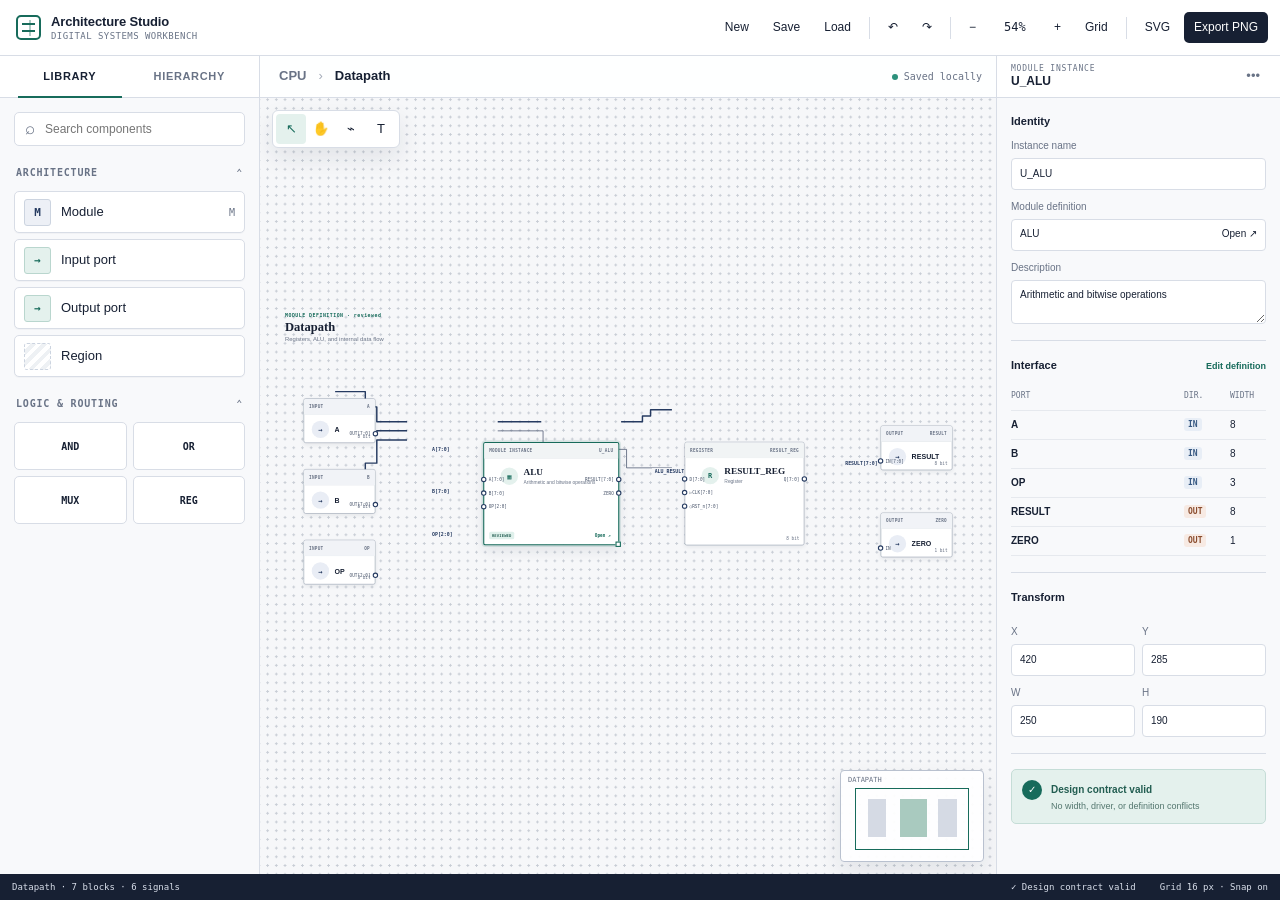
==== commit 7e4c9963: "Simplify architecture catalog and wire routing" ====
--- a/architecture-studio/index.html
+++ b/architecture-studio/index.html
@@ -4,7 +4,7 @@
   <meta charset="utf-8">
   <meta name="viewport" content="width=device-width, initial-scale=1">
   <meta name="description" content="A local-first workbench for hierarchical digital system architecture diagrams.">
-  <title>Block Schematic Studio · Visual Learning</title>
+  <title>Architecture Studio · Visual Learning</title>
   <link rel="stylesheet" href="./style.css">
   <script src="./app.js" defer></script>
 </head>
@@ -13,7 +13,7 @@
     <header class="topbar">
       <a class="brand" href="../" aria-label="Back to Visual Learning">
         <span class="brand-mark" aria-hidden="true"></span>
-        <span><strong>Block Schematic Studio</strong><small>Hierarchical digital logic editor</small></span>
+        <span><strong>Architecture Studio</strong><small>Digital systems workbench</small></span>
       </a>
       <nav class="toolbar" aria-label="Project tools">
         <button type="button" data-action="new">New</button>
@@ -27,7 +27,6 @@
         <button class="zoom-readout" type="button" data-action="fit">100%</button>
         <button type="button" data-action="zoom-in" aria-label="Zoom in">+</button>
         <button type="button" data-action="grid" aria-pressed="true">Grid</button>
-        <button type="button" data-action="snap" aria-pressed="true">Snap</button>
         <span class="toolbar-divider" aria-hidden="true"></span>
         <button type="button" data-action="export-svg">SVG</button>
         <button class="primary-button" type="button" data-action="export-png">Export PNG</button>
@@ -54,42 +53,12 @@
           </div>
         </div>
         <div class="library-group">
-          <button class="group-heading" type="button" aria-expanded="true"><span>Logic gates</span><span>⌃</span></button>
+          <button class="group-heading" type="button" aria-expanded="true"><span>Logic & routing</span><span>⌃</span></button>
           <div class="component-grid">
             <button class="compact-component" type="button" draggable="true" data-kind="and"><span>AND</span></button>
-            <button class="compact-component" type="button" draggable="true" data-kind="nand"><span>NAND</span></button>
             <button class="compact-component" type="button" draggable="true" data-kind="or"><span>OR</span></button>
-            <button class="compact-component" type="button" draggable="true" data-kind="nor"><span>NOR</span></button>
-            <button class="compact-component" type="button" draggable="true" data-kind="xor"><span>XOR</span></button>
-            <button class="compact-component" type="button" draggable="true" data-kind="xnor"><span>XNOR</span></button>
-            <button class="compact-component" type="button" draggable="true" data-kind="not"><span>NOT</span></button>
-            <button class="compact-component" type="button" draggable="true" data-kind="buffer"><span>BUF</span></button>
-          </div>
-        </div>
-        <div class="library-group">
-          <button class="group-heading" type="button" aria-expanded="true"><span>Flip-flops & sequential</span><span>⌃</span></button>
-          <div class="component-grid">
-            <button class="compact-component" type="button" draggable="true" data-kind="dff"><span>D FF</span></button>
-            <button class="compact-component" type="button" draggable="true" data-kind="jkff"><span>JK FF</span></button>
-            <button class="compact-component" type="button" draggable="true" data-kind="tff"><span>T FF</span></button>
-            <button class="compact-component" type="button" draggable="true" data-kind="srff"><span>SR FF</span></button>
+            <button class="compact-component" type="button" draggable="true" data-kind="mux"><span>MUX</span></button>
             <button class="compact-component" type="button" draggable="true" data-kind="register"><span>REG</span></button>
-            <button class="compact-component" type="button" draggable="true" data-kind="counter"><span>COUNT</span></button>
-            <button class="compact-component" type="button" draggable="true" data-kind="clockdiv"><span>CLK ÷</span></button>
-            <button class="compact-component" type="button" draggable="true" data-kind="edge"><span>EDGE</span></button>
-          </div>
-        </div>
-        <div class="library-group">
-          <button class="group-heading" type="button" aria-expanded="true"><span>Routing & arithmetic</span><span>⌃</span></button>
-          <div class="component-grid">
-            <button class="compact-component" type="button" draggable="true" data-kind="mux"><span>MUX</span></button>
-            <button class="compact-component" type="button" draggable="true" data-kind="demux"><span>DEMUX</span></button>
-            <button class="compact-component" type="button" draggable="true" data-kind="decoder"><span>DEC</span></button>
-            <button class="compact-component" type="button" draggable="true" data-kind="encoder"><span>ENC</span></button>
-            <button class="compact-component" type="button" draggable="true" data-kind="adder"><span>ADD</span></button>
-            <button class="compact-component" type="button" draggable="true" data-kind="subtractor"><span>SUB</span></button>
-            <button class="compact-component" type="button" draggable="true" data-kind="comparator"><span>COMP</span></button>
-            <button class="compact-component" type="button" draggable="true" data-kind="constant"><span>CONST</span></button>
           </div>
         </div>
       </div>
@@ -100,10 +69,7 @@
         <nav class="breadcrumbs" aria-label="Module path">
           <button type="button">CPU</button><span>›</span><button type="button">Datapath</button>
         </nav>
-        <div class="document-actions">
-          <div class="document-status"><span class="saved-dot" aria-hidden="true"></span>Saved locally</div>
-          <button class="compact-panel-toggle" type="button" data-toggle-panel="inspector" aria-expanded="false">Inspector</button>
-        </div>
+        <div class="document-status"><span class="saved-dot" aria-hidden="true"></span>Saved locally</div>
       </div>
       <section class="canvas" aria-label="Digital architecture canvas" tabindex="0">
         <div class="canvas-stage">
@@ -140,13 +106,12 @@
           <div class="selection-handle nw"></div><div class="selection-handle ne"></div><div class="selection-handle sw"></div><div class="selection-handle se"></div>
         </div>
         <div class="canvas-tools" aria-label="Canvas tools">
-          <button type="button" class="is-active" aria-label="Select tool" data-canvas-tool="select">↖</button>
-          <button type="button" aria-label="Pan tool" data-canvas-tool="pan">✋</button>
-          <button type="button" aria-label="Wire tool" data-canvas-tool="wire">⌁</button>
-          <button type="button" aria-label="Add text" data-canvas-tool="text">T</button>
+          <button type="button" class="is-active" aria-label="Select tool">↖</button>
+          <button type="button" aria-label="Pan tool">✋</button>
+          <button type="button" aria-label="Wire tool">⌁</button>
+          <button type="button" aria-label="Add text">T</button>
         </div>
-        <div class="canvas-gesture-hint">Two-finger pan · Pinch zoom · Drag port to wire</div>
-        <div class="minimap" aria-label="Canvas minimap"><div class="minimap-map"></div><div class="minimap-viewport"></div><span>DATAPATH</span></div>
+        <div class="minimap" aria-label="Canvas minimap"><div class="minimap-viewport"></div><span>DATAPATH</span></div>
       </section>
     </main>
 
@@ -179,7 +144,7 @@
 
     <footer class="statusbar">
       <span>Datapath · 3 blocks · 2 signals</span>
-      <span>Two-finger pan · Pinch zoom · <kbd>Space</kbd> + drag</span>
+      <span><kbd>⌘</kbd> + drag to pan</span>
       <span>Grid 16 px · Snap on</span>
     </footer>
   </div>
--- a/architecture-studio/style.css
+++ b/architecture-studio/style.css
@@ -17,7 +17,7 @@
 }
 
 * { box-sizing: border-box; }
-html, body { width: 100%; min-width: 900px; height: 100%; margin: 0; overflow: hidden; }
+html, body { width: 100%; min-width: 1080px; height: 100%; margin: 0; overflow: hidden; }
 body { color: var(--ink); background: var(--canvas); font: 13px/1.4 var(--sans); }
 button, input, textarea { font: inherit; }
 button { color: inherit; }
@@ -77,22 +77,12 @@
 .breadcrumbs button:last-child { color: var(--ink); }
 .breadcrumbs span { color: #a2aab7; }
 .document-status { display: flex; align-items: center; gap: 6px; color: var(--muted); font: 10px var(--mono); }
-.document-actions { display: flex; align-items: center; gap: 8px; }
-.compact-panel-toggle { display: none; min-height: 29px; padding: 0 9px; cursor: pointer; color: var(--accent); background: var(--accent-soft); border: 1px solid #b9d6ce; border-radius: 4px; font-size: 10px; font-weight: 700; }
 .saved-dot { width: 6px; height: 6px; background: #2c917c; border-radius: 50%; }
-.canvas { position: relative; min-width: 0; min-height: 0; overflow: hidden; touch-action: none; background-color: var(--canvas); background-image: radial-gradient(circle, #c8cdd5 1px, transparent 1px); background-position: 0 0; background-size: 16px 16px; }
+.canvas { position: relative; min-width: 0; min-height: 0; overflow: hidden; background-color: var(--canvas); background-image: radial-gradient(circle, #c8cdd5 1px, transparent 1px); background-position: 0 0; background-size: 16px 16px; }
 .canvas-stage { position: absolute; inset: 0; min-width: 1100px; min-height: 680px; transform-origin: 0 0; }
-.wire-layer { position: absolute; inset: 0; z-index: 1; width: 100%; height: 100%; overflow: visible; pointer-events: none; }
-.wire { fill: none; stroke: #43506a; stroke-width: 2; stroke-linejoin: round; pointer-events: none; vector-effect: non-scaling-stroke; }
+.wire-layer { position: absolute; inset: 0; width: 1200px; height: 760px; overflow: visible; }
+.wire { fill: none; stroke: #43506a; stroke-width: 2; stroke-linejoin: round; }
 .wire.bus { stroke: var(--navy); stroke-width: 4; }
-.wire-hit { fill: none; stroke: transparent; stroke-width: 16; cursor: pointer; pointer-events: stroke; vector-effect: non-scaling-stroke; }
-.wire-group.is-selected .wire { stroke: var(--accent); }
-.wire-preview { fill: none; stroke: var(--accent); stroke-width: 2; stroke-dasharray: 7 5; pointer-events: none; vector-effect: non-scaling-stroke; }
-.bus-width-marker { color: var(--navy); pointer-events: none; }
-.bus-width-marker line { stroke: currentColor; stroke-width: 1.5; vector-effect: non-scaling-stroke; }
-.bus-width-marker text { fill: currentColor; font: 700 10px var(--mono); }
-.bus-width-marker.is-selected { color: var(--accent); }
-.wire-waypoint { fill: #fff; stroke: var(--accent); stroke-width: 2; cursor: move; pointer-events: all; vector-effect: non-scaling-stroke; }
 .junction { fill: var(--navy); }
 .canvas-label { position: absolute; top: 48px; left: 56px; display: grid; }
 .canvas-label span { color: var(--accent); font: 700 9px var(--mono); letter-spacing: .1em; }
@@ -124,20 +114,17 @@
 .node-port.right { right: -6px; flex-direction: row; transform: translateX(1px); }
 .node-port.right span { position: absolute; right: 12px; white-space: nowrap; }
 .open-module { position: absolute; right: 9px; bottom: 9px; padding: 3px 5px; cursor: pointer; color: var(--accent); background: transparent; border: 0; font: 700 9px var(--mono); }
-.signal-label { position: absolute; z-index: 3; padding: 2px 5px; cursor: pointer; color: #3f4a5e; background: rgba(246,247,249,.94); border: 1px solid transparent; border-radius: 2px; font: 9px var(--mono); transform: translateX(-50%); }
+.signal-label { position: absolute; padding: 2px 5px; color: #3f4a5e; background: rgba(246,247,249,.94); font: 9px var(--mono); }
 .signal-label.bus-label { color: var(--navy); font-weight: 700; }
-.signal-label:hover, .signal-label.is-selected { color: var(--accent); border-color: #9bc6bb; background: #f7fcfa; }
 .selection-handle { position: absolute; width: 7px; height: 7px; background: #fff; border: 1px solid var(--accent); }
 .selection-handle.nw { left: 476px; top: 231px; }.selection-handle.ne { left: 697px; top: 231px; }.selection-handle.sw { left: 476px; top: 388px; }.selection-handle.se { left: 697px; top: 388px; }
 
 .canvas-tools { position: absolute; top: 12px; left: 12px; display: flex; padding: 3px; background: #fff; border: 1px solid var(--line); border-radius: 6px; box-shadow: var(--shadow); }
 .canvas-tools button { width: 30px; height: 30px; cursor: pointer; background: transparent; border: 0; border-radius: 4px; }
 .canvas-tools button:hover, .canvas-tools button.is-active { color: var(--accent); background: var(--accent-soft); }
-.canvas-gesture-hint { position: absolute; top: 14px; right: 14px; padding: 5px 8px; color: var(--muted); background: rgba(255,255,255,.92); border: 1px solid var(--line); border-radius: 4px; font: 8px var(--mono); }
 .minimap { position: absolute; right: 12px; bottom: 12px; width: 144px; height: 92px; overflow: hidden; background: rgba(255,255,255,.94); border: 1px solid var(--line-strong); border-radius: 4px; box-shadow: var(--shadow); }
-.minimap-map { position: absolute; inset: 14px 5px 5px; }
-.minimap-map i { position: absolute; min-width: 3px; min-height: 3px; background: #a9b3c2; border: 1px solid #7b8799; }
-.minimap-viewport { position: absolute; min-width: 10px; min-height: 8px; border: 1px solid var(--accent); background: rgba(23,107,91,.06); pointer-events: none; }
+.minimap::before { position: absolute; top: 28px; left: 27px; width: 89px; height: 38px; content: ""; background: linear-gradient(90deg, #d5dae4 0 20%, transparent 20% 36%, #a9cabf 36% 66%, transparent 66% 79%, #d5dae4 79%); }
+.minimap-viewport { position: absolute; inset: 17px 14px 11px; border: 1px solid var(--accent); }
 .minimap span { position: absolute; top: 5px; left: 7px; color: var(--muted); font: 7px var(--mono); }
 
 .inspector-heading { display: flex; height: 42px; align-items: center; justify-content: space-between; padding: 0 14px; background: #fff; border-bottom: 1px solid var(--line); }
@@ -148,7 +135,7 @@
 .property-section { padding: 2px 0 16px; margin-bottom: 15px; border-bottom: 1px solid var(--line); }
 .property-section h2 { margin: 0 0 10px; font-size: 11px; }
 .property-section label { display: grid; gap: 5px; margin-top: 10px; color: var(--muted); font-size: 10px; }
-.property-section input, .property-section textarea, .property-section select, .select-control { width: 100%; min-height: 32px; padding: 7px 8px; resize: vertical; color: var(--ink); text-align: left; background: #fff; border: 1px solid var(--line); border-radius: 4px; }
+.property-section input, .property-section textarea, .select-control { width: 100%; min-height: 32px; padding: 7px 8px; resize: vertical; color: var(--ink); text-align: left; background: #fff; border: 1px solid var(--line); border-radius: 4px; }
 .select-control { display: flex; justify-content: space-between; }
 .section-title { display: flex; align-items: center; justify-content: space-between; }
 .section-title h2 { margin: 0; }
@@ -158,18 +145,6 @@
 .direction { width: fit-content; padding: 2px 4px; border-radius: 3px; font: 700 8px var(--mono); }
 .direction.in { color: #375982; background: #e8eef6; }.direction.out { color: #8b4d2e; background: #f7eae3; }
 .field-pair { display: grid; grid-template-columns: 1fr 1fr; gap: 7px; }
-.port-editor-head { display: grid; grid-template-columns: 1fr 42px; margin-top: 9px; color: var(--muted); font: 8px var(--mono); text-transform: uppercase; }
-.port-editor { display: grid; gap: 6px; margin-top: 5px; }
-.port-editor-row { display: grid; grid-template-columns: 31px minmax(62px, 1fr) 74px 42px; gap: 4px; align-items: center; }
-.port-editor-row input, .port-editor-row select { min-width: 0; min-height: 29px; padding: 4px 5px; font-size: 9px; }
-.port-editor-row .direction { justify-self: start; }
-.port-width-input { text-align: center; }
-.bus-notation-preview { display: grid; min-height: 38px; place-items: center; margin-top: 10px; color: var(--navy); background: #fff; border: 1px solid var(--line); font: 700 11px var(--mono); }
-.wire-actions { display: grid; grid-template-columns: 1fr 1fr; gap: 6px; margin-top: 10px; }
-.wire-actions button { min-height: 33px; cursor: pointer; color: var(--ink); background: #fff; border: 1px solid var(--line); border-radius: 4px; font-size: 9px; }
-.wire-actions button:hover { border-color: #8aa89f; }
-.inspector-note { margin: 9px 0 0; color: var(--muted); font-size: 9px; }
-.danger-action { width: 100%; min-height: 34px; cursor: pointer; color: #9b4336; background: #fff; border: 1px solid #dfb7af; border-radius: 4px; font-size: 10px; font-weight: 700; }
 .validation-card { display: flex; gap: 9px; padding: 10px; color: #225d51; background: var(--accent-soft); border: 1px solid #c5ddd7; border-radius: 5px; }
 .validation-icon { display: grid; width: 20px; height: 20px; flex: 0 0 auto; place-items: center; color: #fff; background: var(--accent); border-radius: 50%; font-size: 10px; }
 .validation-card strong { font-size: 10px; }.validation-card p { margin: 2px 0 0; color: #54776f; font-size: 9px; }
@@ -178,25 +153,8 @@
 .statusbar kbd { color: #fff; font: inherit; }
 
 @media (max-width: 1180px) {
-  .app-shell { grid-template-columns: 220px minmax(0, 1fr) 240px; }
-  .brand { min-width: 220px; }
-}
-
-@media (max-width: 960px) {
-  .app-shell { grid-template-columns: 220px minmax(0, 1fr) 0; }
-  .right-panel { display: none; }
-  .compact-panel-toggle { display: inline-flex; align-items: center; }
-  body.inspector-open .right-panel {
-    position: fixed;
-    z-index: 30;
-    top: 98px;
-    right: 0;
-    bottom: 26px;
-    display: block;
-    width: 280px;
-    border-left: 1px solid var(--line-strong);
-    box-shadow: -18px 0 44px rgba(23,32,51,.16);
-  }
+  .app-shell { grid-template-columns: 230px minmax(560px, 1fr) 260px; }
+  .toolbar button[data-action="new"], .toolbar button[data-action="save"], .toolbar button[data-action="load"] { display: none; }
 }
 
 /* Interactive semantic canvas */
